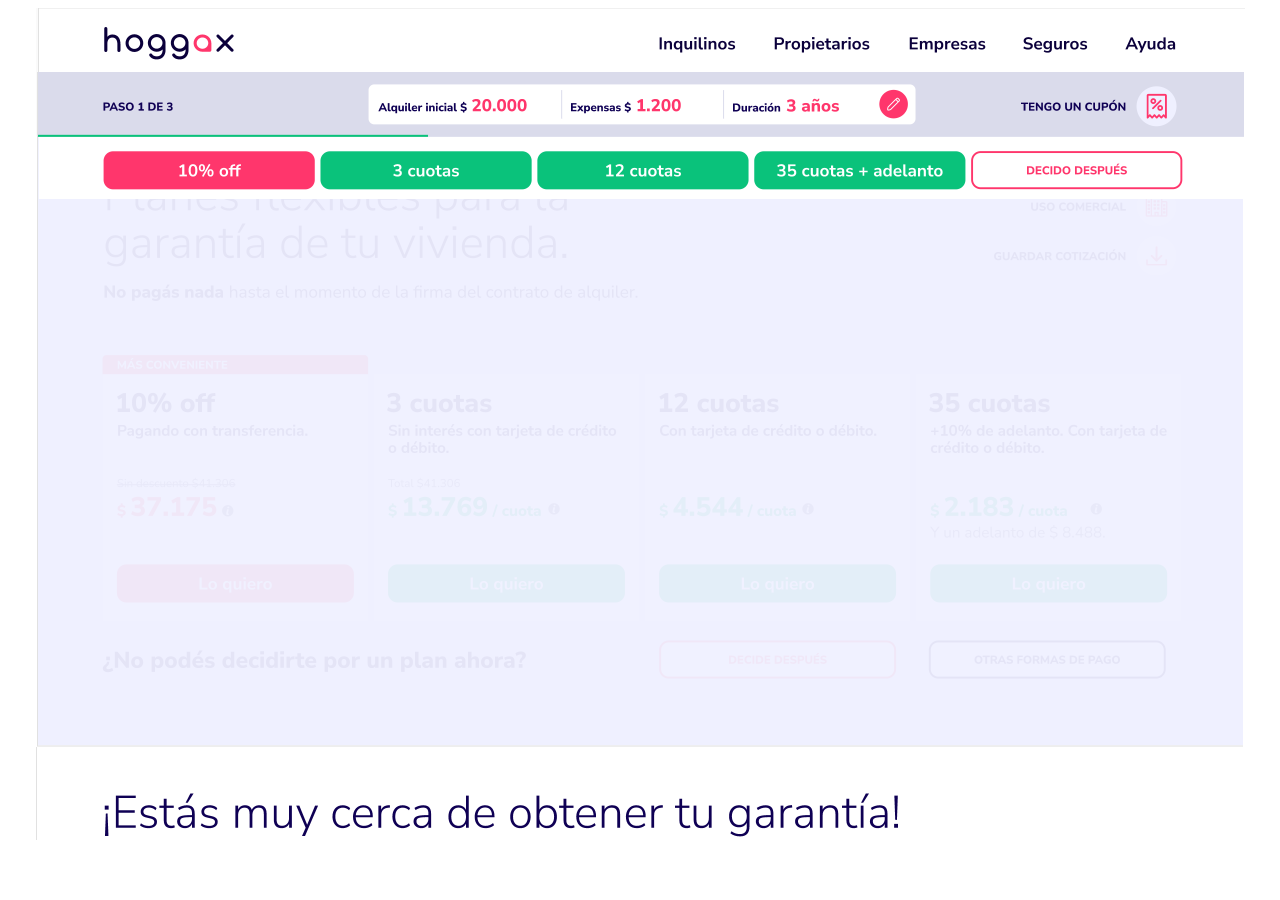
==== hoggax pagina 8/index.html @ 8285ba63 "first commit" ====
<!DOCTYPE html>
<html lang="en">

<head>
    <meta charset="UTF-8">
    <meta http-equiv="X-UA-Compatible" content="IE=edge">
    <meta name="viewport" content="width=device-width, initial-scale=1.0">
    <link rel="stylesheet" href="index.css">
    <title>hoggax 8</title>
</head>

<body>
    <header>

        <nav>
            <img class="navBar" src="../imagenes/navBar.png" alt="">
        </nav>
        <div class="contenidoHeader">
            <img src="../imagenes/cotizado.png" alt="">
        </div>
        <div class="contenidoHeader">
            <img src="../imagenes/botonesCuotas.png" alt="">
        </div>

    </header>
    <div class="blureado">
        <img src="../imagenes/blureado.png" alt="">
    </div>
    <div class="garantia">
        <img src="../imagenes/textoGarantia.png" alt="">
    </div>
</body>

</html>
---- hoggax pagina 8/index.css ----
.header{
    position: fixed;
    width: 100%;
    justify-content: center;
}

nav {
    width: 100%;
    display: flex;
    justify-content: center;
}

.contenidoHeader {
    z-index: 2;
    width: 100%;
    display: flex;
    justify-content: center;
}

.blureado {
    z-index: 2;
    width: 100%;
    display: flex;
    justify-content: center;
}

.garantia {
    z-index: 2;
    width: 100%;
    display: flex;
    justify-content: center;
}
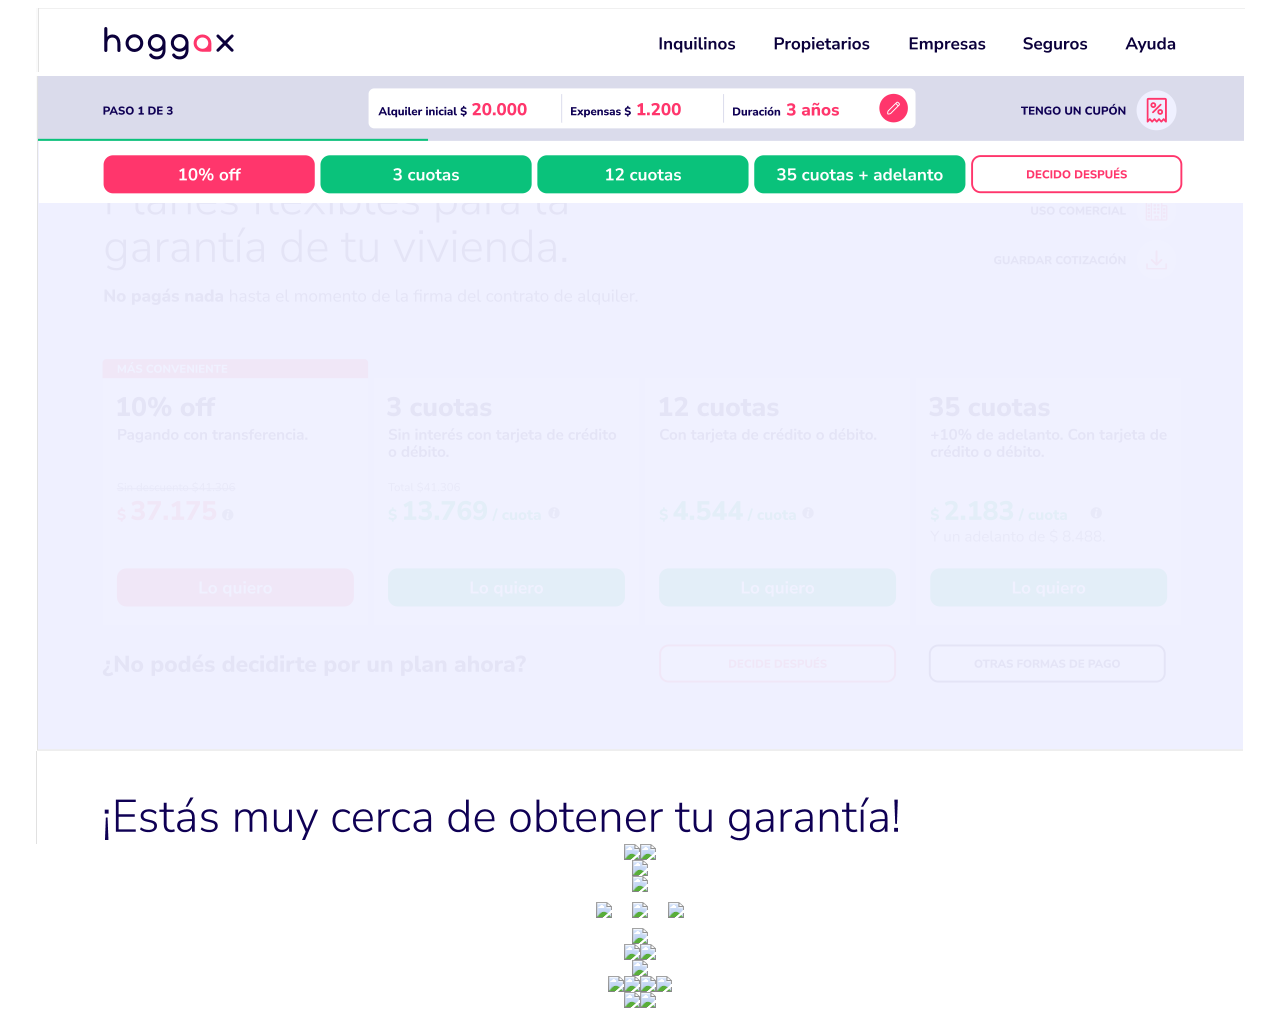
==== commit f90da667: "pag. 8 terminada" ====
--- a/hoggax pagina 8/index.html
+++ b/hoggax pagina 8/index.html
@@ -11,24 +11,102 @@
 
 <body>
     <header>
+        <nav>
+            <div class="contenedorImagen ">
+                <img class="navBar" src="../imagenes/navBar.png" alt="">
+            </div>
+        </nav>
+        <div class="contenido">
+            <div class="headerGris gris">
+                <img src="../imagenes/cotizado.png" alt="">
+            </div>
+        </div>
+        <div class="contenido">
+            <div class="headerBlanco ">
+                <img src="../imagenes/botonesCuotas.png" alt="">
+            </div>
+        </div>
+    </header>
+    <div class="contenido gris">
+        <div class="contenedorImagen">
+            <img src="../imagenes/blureado.png" alt="">
+        </div>
+    </div>
+    <div class="contenido">
+        <div class="contenedorImagen">
+            <img src="../imagenes/textoGarantia.png" alt="">
+        </div>
+    </div>
+    <div class="contenido ">
+        <div class="left">
+            <img src="../imagenes/formLeft.png">
+        </div>
+        <div class="rigth">
+            <img src="../imagenes/formRitgh.png">
+        </div>
+    </div>
+    <div class="contenido">
+        <div class="contenedorImagen">
+            <img src="../imagenes/ilustracionConfirma.png">
+        </div>
+    </div>
+    <div class="contenido">
+        <div class="contenedorImagen">
+            <img src="../imagenes/rating.png">
+        </div>
+    </div>
+    <div class="contenido reseña">
+        <div class="contenedorImagen">
+            <img src="../imagenes/reseña.png">
+        </div>
+        <div class="contenedorImagen">
+            <img src="../imagenes/reseña.png">
+        </div>
+        <div class="contenedorImagen">
+            <img src="../imagenes/reseña.png">
+        </div>
+    </div>
+    <div class="contenido">
+        <div class="contenedorImagen">
+            <img src="../imagenes/ver.png">
+        </div>
+    </div>
+    <div class="contenido">
+        <div class="contenedorImagen">
+            <img src="../imagenes/ilustraciónPreguntas.png">
+        </div>
+        <div class="contenedorImagen">
+            <img src="../imagenes/preguntas.png">
+        </div>
+    </div>
+    <div class="contenido">
+        <div class="contenedorImagen">
+            <img src="../imagenes/tituloRecomienda.png">
+        </div>
+    </div>
+    <div class="contenido recomienda">
+        <div class="contenedorImagen">
+            <img src="../imagenes/listRecomienda.png">
+        </div>
+        <div class="contenedorImagen">
+            <img src="../imagenes/listRecomienda.png">
+        </div>
+        <div class="contenedorImagen">
+            <img src="../imagenes/listRecomienda.png">
+        </div>
+        <div class="contenedorImagen">
+            <img src="../imagenes/listRecomienda.png">
+        </div>
+    </div>
+    <div class="contenido azul">
+        <div class="contenedorImagen">
+            <img src="../imagenes/leftFooter.png">
+        </div>
+        <div class="contenedorImagen">
+            <img src="../imagenes/rigthFooter.png">
+        </div>
+    </div>
 
-        <nav>
-            <img class="navBar" src="../imagenes/navBar.png" alt="">
-        </nav>
-        <div class="contenidoHeader">
-            <img src="../imagenes/cotizado.png" alt="">
-        </div>
-        <div class="contenidoHeader">
-            <img src="../imagenes/botonesCuotas.png" alt="">
-        </div>
-
-    </header>
-    <div class="blureado">
-        <img src="../imagenes/blureado.png" alt="">
-    </div>
-    <div class="garantia">
-        <img src="../imagenes/textoGarantia.png" alt="">
-    </div>
 </body>
 
 </html>--- a/hoggax pagina 8/index.css
+++ b/hoggax pagina 8/index.css
@@ -1,32 +1,28 @@
-.header{
-    position: fixed;
-    width: 100%;
-    justify-content: center;
-}
 
-nav {
-    width: 100%;
-    display: flex;
-    justify-content: center;
-}
+ nav {
+     width: 100%;
+     display: flex;
+     justify-content: center;
+ }
 
-.contenidoHeader {
-    z-index: 2;
-    width: 100%;
-    display: flex;
-    justify-content: center;
-}
 
-.blureado {
-    z-index: 2;
-    width: 100%;
-    display: flex;
-    justify-content: center;
-}
+ .contenido {
+     line-height: 0;
+     z-index: 2;
+     width: 100%;
+     display: flex;
+     justify-content: center;
+ }
 
-.garantia {
-    z-index: 2;
-    width: 100%;
-    display: flex;
-    justify-content: center;
-}+ .rigth .left {
+     max-width: 1024px;
+     margin: 10px;
+ }
+
+ .reseña>.contenedorImagen {
+     margin: 10px;
+ }
+
+ .recomieda>.contenedorImagen {
+     margin: 10px;
+ }